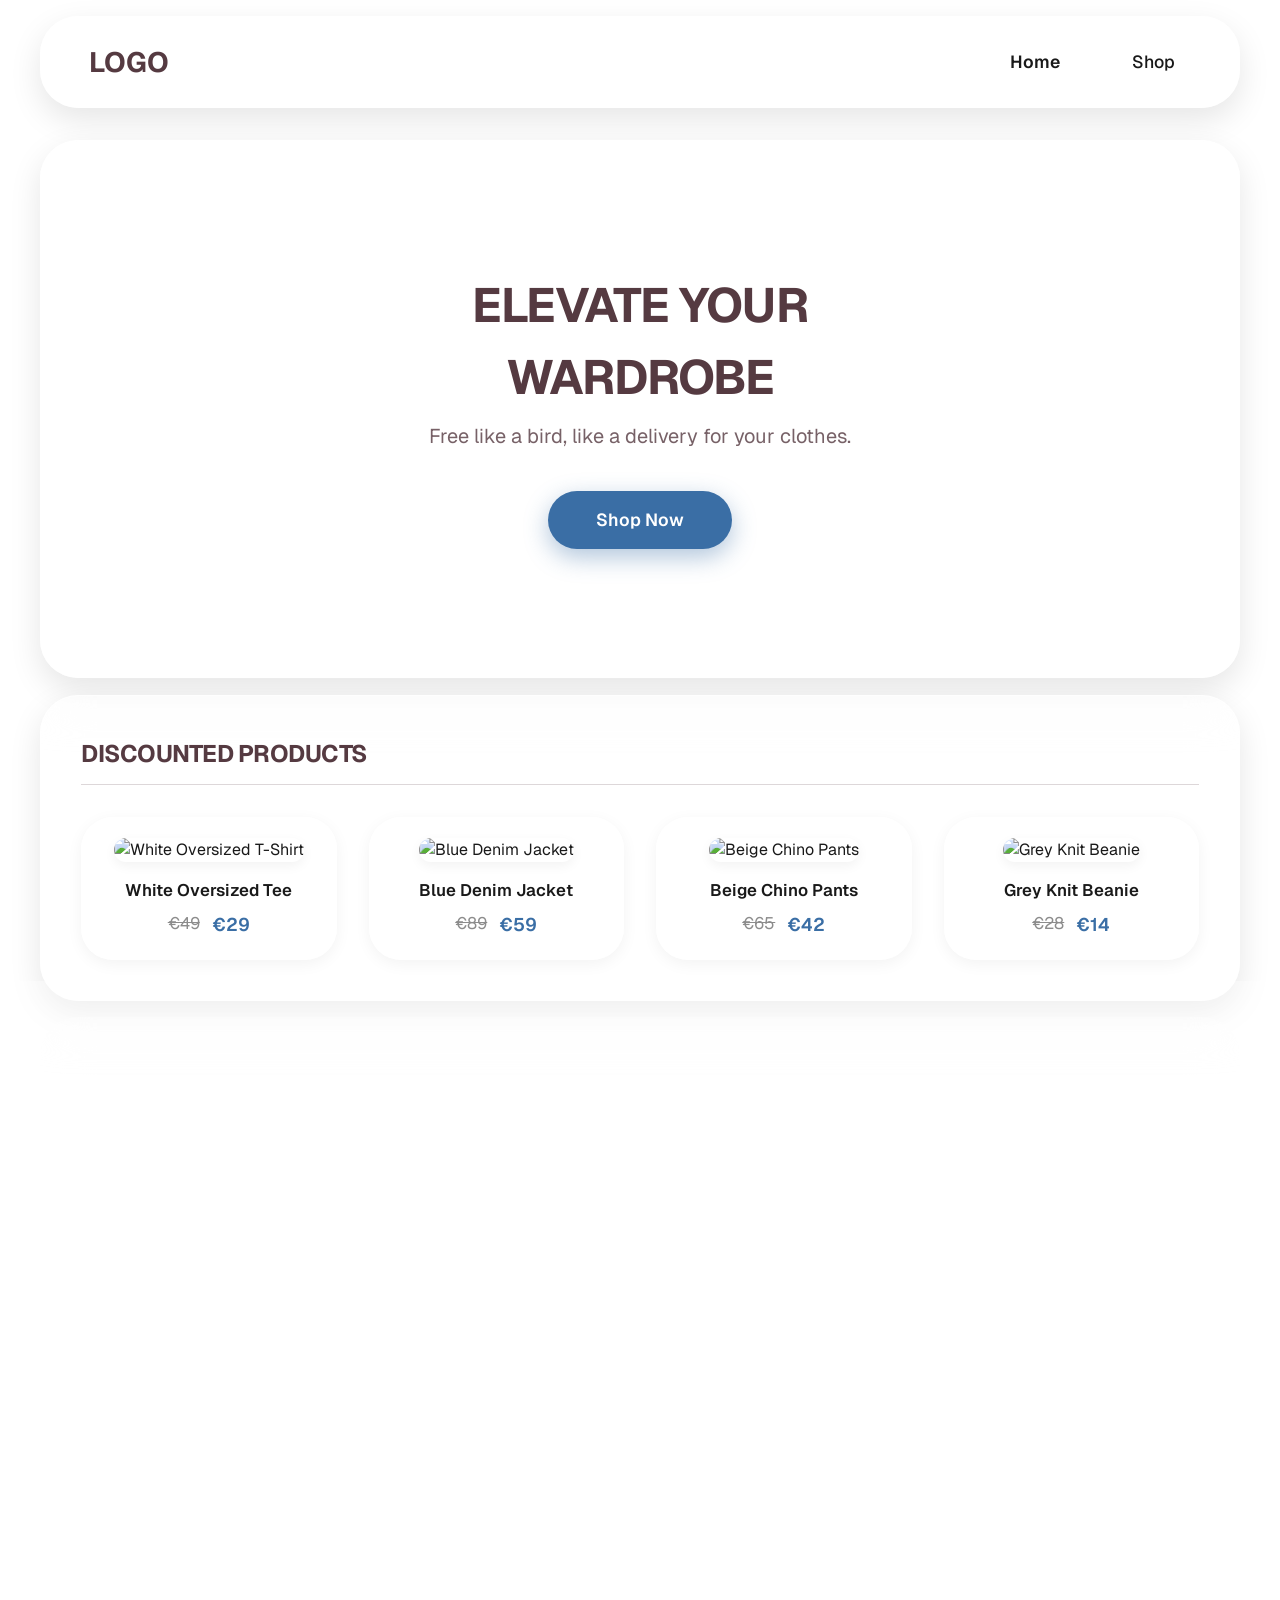
==== index.html @ 8bb3b880 "feat: Add store and landing page for shop" ====
<!DOCTYPE html>
<html lang="en">
<head>
    <meta charset="UTF-8">
    <meta name="viewport" content="width=device-width, initial-scale=1.0">
    <title>Home - Clothing Store</title>
    <link rel="stylesheet" href="style.css">
</head>
<body>
    <div class="page-container">
        <!-- Header -->
        <header class="main-header box animate-on-load delay-1">
            <div class="logo">LOGO</div>
            <nav class="main-nav">
                <a href="index.html" class="active">Home</a>
                <a href="store.html">Shop</a>
            </nav>
        </header>

        <main>
            <!-- Hero Section -->
            <section class="hero-section box-solid animate-on-load delay-2">
                <div class="hero-content">
                    <h1>ELEVATE YOUR<br>WARDROBE</h1>
                    <p>Free like a bird, like a delivery for your clothes.</p>
                    <a href="store.html" class="btn">Shop Now</a>
                </div>
            </section>

            <!-- Discounted Products -->
            <section class="product-section box animate-on-load delay-3">
                <div class="section-header">
                    <h2>DISCOUNTED PRODUCTS</h2>
                </div>
                <div class="product-grid">
                    <article class="product-card">
                        <img src="https://images.unsplash.com/photo-1521572163474-6864f9cf17ab?w=400&h=300&fit=crop" alt="White Oversized T-Shirt">
                        <h3>White Oversized Tee</h3>
                        <div class="pricing">
                            <span class="old-price">€49</span>
                            <span class="new-price">€29</span>
                        </div>
                    </article>
                    <article class="product-card">
                        <img src="https://images.unsplash.com/photo-1551028719-00167b16eac5?w=400&h=300&fit=crop" alt="Blue Denim Jacket">
                        <h3>Blue Denim Jacket</h3>
                        <div class="pricing">
                            <span class="old-price">€89</span>
                            <span class="new-price">€59</span>
                        </div>
                    </article>
                    <article class="product-card">
                        <img src="https://images.unsplash.com/photo-1624378439575-d8705ad7ae80?w=400&h=300&fit=crop" alt="Beige Chino Pants">
                        <h3>Beige Chino Pants</h3>
                        <div class="pricing">
                            <span class="old-price">€65</span>
                            <span class="new-price">€42</span>
                        </div>
                    </article>
                    <article class="product-card">
                        <img src="https://images.unsplash.com/photo-1576871337632-b9aef4c17ab9?w=400&h=300&fit=crop" alt="Grey Knit Beanie">
                        <h3>Grey Knit Beanie</h3>
                        <div class="pricing">
                            <span class="old-price">€28</span>
                            <span class="new-price">€14</span>
                        </div>
                    </article>
                </div>
            </section>

            <!-- New Arrivals -->
            <section class="product-section box animate-on-load delay-4">
                <div class="section-header">
                    <h2>NEW ARRIVALS</h2>
                </div>
                <div class="product-grid">
                    <article class="product-card">
                        <img src="https://images.unsplash.com/photo-1595777457583-95e059d581b8?w=400&h=300&fit=crop" alt="Floral Summer Dress">
                        <h3>Floral Summer Dress</h3>
                        <div class="pricing">
                            <span class="price">€79</span>
                        </div>
                    </article>
                    <article class="product-card">
                        <img src="https://images.unsplash.com/photo-1542291026-7eec264c27ff?w=400&h=300&fit=crop" alt="Red Running Sneakers">
                        <h3>Red Running Sneakers</h3>
                        <div class="pricing">
                            <span class="price">€85</span>
                        </div>
                    </article>
                    <article class="product-card">
                        <img src="https://images.unsplash.com/photo-1556821840-3a63f95609a7?w=400&h=300&fit=crop" alt="Black Hoodie">
                        <h3>Black Relaxed Hoodie</h3>
                        <div class="pricing">
                            <span class="old-price">€75</span>
                            <span class="new-price">€55</span>
                        </div>
                    </article>
                    <article class="product-card">
                        <img src="https://images.unsplash.com/photo-1548036328-c9fa89d128fa?w=400&h=300&fit=crop" alt="Leather Crossbody Bag">
                        <h3>Leather Crossbody Bag</h3>
                        <div class="pricing">
                            <span class="old-price">€55</span>
                            <span class="new-price">€39</span>
                        </div>
                    </article>
                </div>
            </section>
        </main>

        <footer class="main-footer">
            <div class="footer-info box animate-on-load delay-5">
                <address>
                    <p><strong>12arr-589</strong> address</p>
                    <p>+123-456-7890</p>
                    <p><a href="mailto:email@example.com">email@example.com</a></p>
                </address>
                <a href="contact.html" class="btn">Contact us</a>
            </div>
            <div class="footer-bottom box-solid animate-on-load delay-5">
                <address class="footer-address-inline">
                    <p>123 Street Name, City, Country</p>
                    <p>+123-456-7890</p>
                </address>
                <p class="copyright">&copy; Online Clothing Store</p>
            </div>
        </footer>
    </div>
</body>
</html>
---- style.css ----
@import url('https://fonts.googleapis.com/css2?family=Geist:wght@400;600;700&display=swap');

/* Color Palette:
- Dark Rose Wood: #553a41
- Lapis Lazuli: #3a6ea5
- Platinum: #e6e8e6
- Old Rose: #bb7e8c
- Eerie Black: #191919
- White: #ffffff 
*/

:root {
    --text-color: #191919;
    --background: linear-gradient(135deg, #e6e8e6, #bb7e8c, #3a6ea5);
    --glass-bg: rgba(255, 255, 255, 0.4);
    --glass-border: rgba(255, 255, 255, 0.6);
    --glass-shadow: rgba(0, 0, 0, 0.1);
    --primary: #3a6ea5;
    --primary-hover: #2a517b;
    --accent: #bb7e8c;
    --dark-accent: #553a41;
}

* {
    box-sizing: border-box;
    margin: 0;
    padding: 0;
}

body {
    font-family: 'Geist', sans-serif;
    color: var(--text-color);
    background-attachment: fixed;
    line-height: 1.5;
    padding: 1rem;
    min-height: 100vh;
}

.page-container {
    max-width: 1200px;
    margin: 0 auto;
    display: flex;
    flex-direction: column;
    gap: 2rem;
}

a {
    text-decoration: none;
    color: inherit;
    transition: color 0.3s ease;
}

/* Glassmorphism Box Styles */
.box, .box-solid {
    background: var(--glass-bg);
    backdrop-filter: blur(24px);
    -webkit-backdrop-filter: blur(24px);
    border: 1px solid var(--glass-border);
    border-radius: 38px; /* Apple squircle liquid design */
    box-shadow: 0 12px 32px var(--glass-shadow);
    padding: 2rem 2.5rem;
}

/* Animations */
@keyframes fadeSlideUp {
    0% {
        opacity: 0;
        transform: translateY(30px) scale(0.98);
    }
    100% {
        opacity: 1;
        transform: translateY(0) scale(1);
    }
}

.animate-on-load {
    opacity: 0;
    animation: fadeSlideUp 0.8s cubic-bezier(0.25, 1, 0.5, 1) forwards;
}

.delay-1 { animation-delay: 0.1s; }
.delay-2 { animation-delay: 0.2s; }
.delay-3 { animation-delay: 0.3s; }
.delay-4 { animation-delay: 0.4s; }
.delay-5 { animation-delay: 0.5s; }

/* Header */
.main-header {
    display: flex;
    justify-content: space-between;
    align-items: center;
    padding: 1.5rem 3rem;
}

.logo {
    font-size: 1.75rem;
    font-weight: 700;
    color: var(--dark-accent);
}

main {
    display: flex;
    flex-direction: column;
    gap: 1rem;
}

.main-nav {
    display: flex;
    gap: 2.5rem;
}

.main-nav a {
    font-size: 1.1rem;
    font-weight: 500;
    position: relative;
    padding: 0.5rem 1rem;
    border-radius: 9999px;
    transition: all 0.3s ease;
}

.main-nav a.active {
    font-weight: 600;
    background: rgba(255, 255, 255, 0.5);
}

.main-nav a:hover, .main-nav a.active:hover {
    color: var(--dark-accent);
    background: rgba(255, 255, 255, 0.8);
}

/* Hero Section */
.hero-section {
    text-align: center;
    padding: 8rem 2rem;
    background: rgba(255, 255, 255, 0.5); /* slightly more opaque to stand out */
}

.hero-content h1 {
    font-size: 3rem;
    margin-bottom: 0.5rem;
    color: var(--dark-accent);
    letter-spacing: -1px;
    font-weight: 700;
}

.hero-content p {
    font-size: 1.25rem;
    margin-bottom: 2.5rem;
    color: var(--dark-accent);
    opacity: 0.8;
}

.btn {
    display: inline-block;
    background-color: var(--primary);
    color: #ffffff;
    padding: 1rem 3rem;
    border-radius: 9999px; /* borders like a circle */
    font-weight: 600;
    font-size: 1.1rem;
    box-shadow: 0 8px 24px rgba(58, 110, 165, 0.4);
    transition: transform 0.3s cubic-bezier(0.25, 1, 0.5, 1), box-shadow 0.3s ease;
}

.btn:hover {
    background-color: var(--primary-hover);
    transform: scale(1.05) translateY(-2px); 
    box-shadow: 0 12px 32px rgba(58, 110, 165, 0.6);
}

/* Product Section */
.product-section {
    padding: 2.5rem;
}

.section-header h2 {
    font-size: 1.5rem;
    margin-bottom: 2rem;
    color: var(--dark-accent);
    font-weight: 700;
    letter-spacing: -0.5px;
    border-bottom: 1px solid rgba(85, 58, 65, 0.2);
    padding-bottom: 0.75rem;
}

.product-grid {
    display: grid;
    grid-template-columns: repeat(4, 1fr);
    gap: 2rem;
}

@media (max-width: 900px) {
    .product-grid {
        grid-template-columns: repeat(2, 1fr);
    }
}

@media (max-width: 600px) {
    .product-grid {
        grid-template-columns: 1fr;
    }
}

.product-card {
    text-align: center;
    background: rgba(255, 255, 255, 0.5);
    backdrop-filter: blur(16px);
    -webkit-backdrop-filter: blur(16px);
    border: 1px solid var(--glass-border);
    border-radius: 32px;
    padding: 1.25rem;
    box-shadow: 0 4px 16px rgba(0, 0, 0, 0.05);
    transition: all 0.4s cubic-bezier(0.25, 1, 0.5, 1); 
    cursor: pointer;
}

.product-card:hover {
    transform: translateY(-8px) scale(1.02);
    background: rgba(255, 255, 255, 0.7);
    box-shadow: 0 16px 32px rgba(0, 0, 0, 0.1);
}

.product-card img {
    width: 100%;
    aspect-ratio: 4/3;
    object-fit: cover;
    background-color: transparent;
    margin-bottom: 1rem;
    border-radius: 20px; /* Rounded inner image */
    box-shadow: 0 4px 12px rgba(0,0,0,0.05);
}

.product-card h3 {
    font-size: 1.05rem;
    font-weight: 600;
    margin-bottom: 0.5rem;
    color: var(--text-color);
}

.pricing {
    font-size: 1.05rem;
    display: flex;
    justify-content: center;
    gap: 0.75rem;
    font-weight: 600;
}

.old-price {
    text-decoration: line-through;
    color: var(--text-color);
    opacity: 0.5;
    font-weight: 400;
}

.new-price {
    color: var(--primary);
    font-size: 1.15rem;
}

/* Store Page Styles */
.store-section {
    padding: 3rem;
}

.search-filter-bar {
    display: flex;
    justify-content: space-between;
    align-items: center;
    margin-bottom: 3rem;
    gap: 2rem;
}

.search-input {
    display: flex;
    background: rgba(255, 255, 255, 0.5);
    backdrop-filter: blur(12px);
    -webkit-backdrop-filter: blur(12px);
    border: 1px solid var(--glass-border);
    border-radius: 9999px; /* borders like a circle */
    flex-grow: 1;
    max-width: 600px;
    padding: 0.25rem;
    box-shadow: 0 4px 16px rgba(0, 0, 0, 0.05);
    transition: background 0.3s ease;
}

.search-input:hover, .search-input:focus-within {
    background: rgba(255, 255, 255, 0.7);
}

.search-input input {
    width: 100%;
    padding: 0.75rem 1.5rem;
    border: none;
    outline: none;
    background: transparent;
    font-family: inherit;
    font-size: 1rem;
    color: var(--text-color);
}

.search-input .btn-search {
    background: var(--primary);
    border: none;
    padding: 0 1.25rem;
    border-radius: 9999px;
    cursor: pointer;
    color: #ffffff;
    display: flex;
    align-items: center;
    justify-content: center;
    transition: transform 0.2s ease, background 0.2s ease;
}

.search-input .btn-search:hover {
    background: var(--primary-hover);
    transform: scale(1.05);
}

.filter-dropdown select {
    padding: 0.75rem 3rem 0.75rem 1.5rem;
    background: rgba(255, 255, 255, 0.5);
    backdrop-filter: blur(12px);
    -webkit-backdrop-filter: blur(12px);
    border: 1px solid var(--glass-border);
    border-radius: 9999px; /* borders like a circle */
    font-family: inherit;
    font-size: 0.95rem;
    outline: none;
    cursor: pointer;
    font-weight: 600;
    color: var(--text-color);
    box-shadow: 0 4px 16px rgba(0, 0, 0, 0.05);
    transition: background 0.3s ease;
    appearance: none;
    background-image: url("data:image/svg+xml;charset=UTF-8,%3csvg xmlns='http://www.w3.org/2000/svg' viewBox='0 0 24 24' fill='none' stroke='currentColor' stroke-width='2' stroke-linecap='round' stroke-linejoin='round'%3e%3cpolyline points='6 9 12 15 18 9'%3e%3c/polyline%3e%3c/svg%3e");
    background-repeat: no-repeat;
    background-position: right 1rem center;
    background-size: 1em;
}

.filter-dropdown select:hover {
    background-color: rgba(255, 255, 255, 0.7);
}

/* Footer */
.footer-info {
    padding: 2.5rem;
    text-align: center;
    display: flex;
    flex-direction: row;
    justify-content: space-between;
    align-items: center;
}

.footer-info address {
    font-style: normal;
    color: var(--text-color);
}

.footer-info address p {
    margin-bottom: 0.75rem;
    font-size: 1.05rem;
}

.footer-info address strong {
    font-weight: 700;
}

.footer-bottom {
    padding: 2.5rem;
    display: flex;
    justify-content: space-between;
    align-items: center;
    border-radius: 38px !important; /* Pill footer */
}

.footer-address-inline {
    display: flex;
    flex-direction: column;
    gap: 0.25rem;
}

.footer-address-inline p {
    margin: 0;
    font-style: normal;
    font-size: 0.95rem;
    color: var(--text-color);
    opacity: 0.8;
}

.main-footer {
    display: flex;
    flex-direction: column;
    gap: 1rem;
}

.copyright {
    font-size: 0.95rem;
    color: var(--text-color);
    font-weight: 600;
}
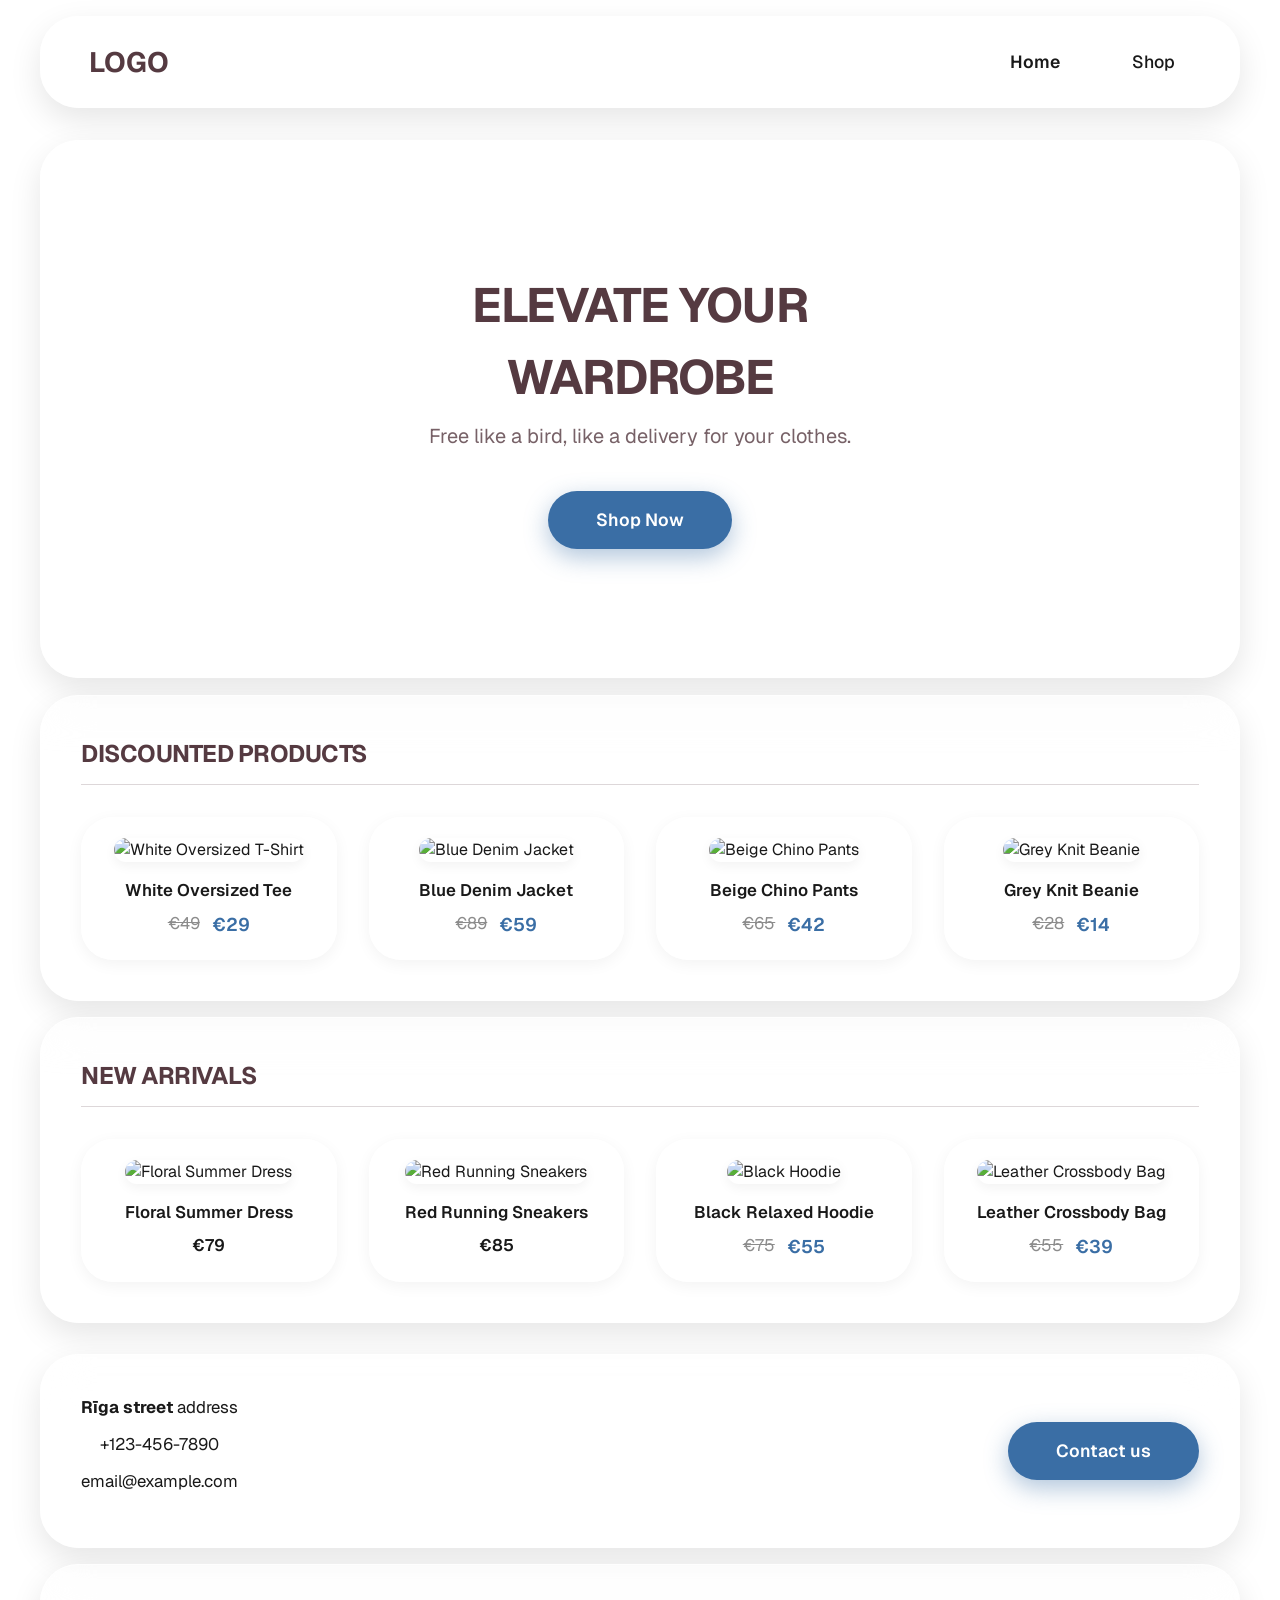
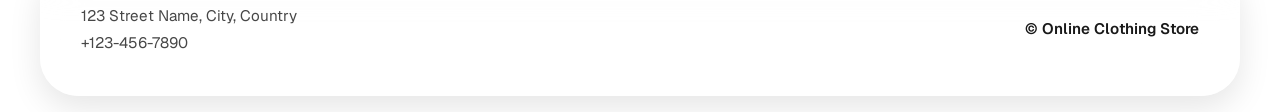
==== commit 16056f45: "Update footer address in index.html" ====
--- a/index.html
+++ b/index.html
@@ -111,7 +111,7 @@
         <footer class="main-footer">
             <div class="footer-info box animate-on-load delay-5">
                 <address>
-                    <p><strong>12arr-589</strong> address</p>
+                    <p><strong>Rīga street</strong> address</p>
                     <p>+123-456-7890</p>
                     <p><a href="mailto:email@example.com">email@example.com</a></p>
                 </address>
